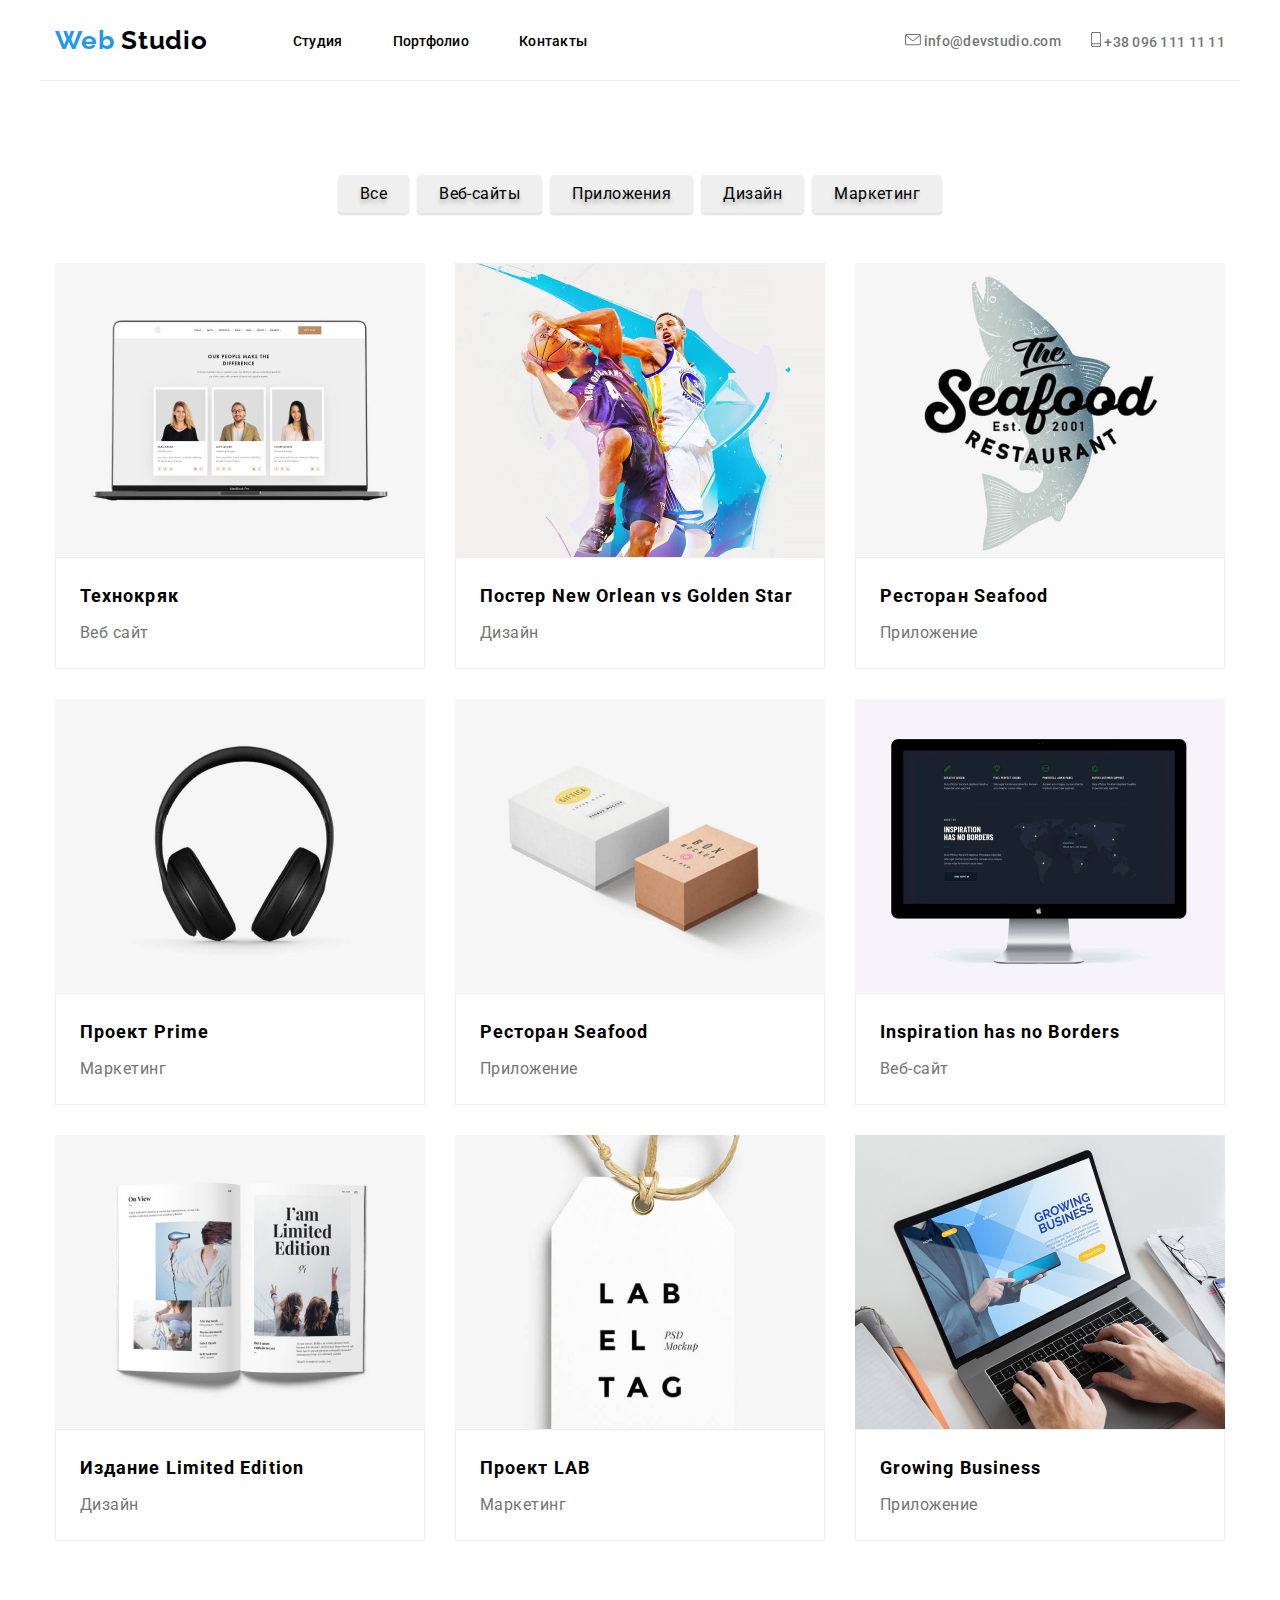
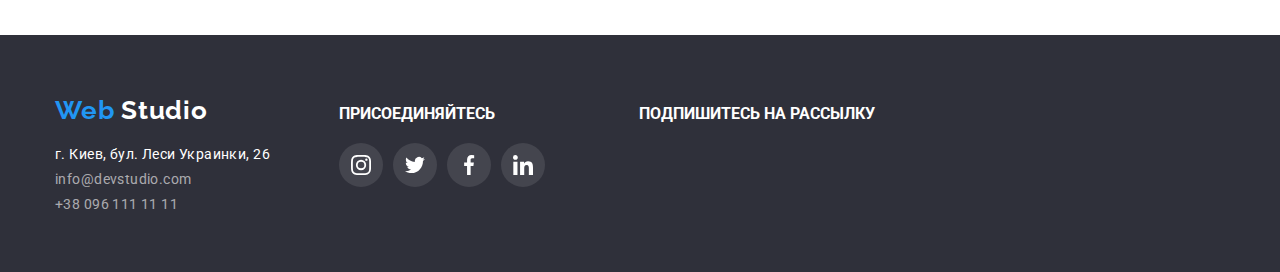
==== portfolio.html @ 8b9122d2 "Скопированые файлы из предыдущей работы" ====
<!DOCTYPE html>
<html lang="en">

<head>
    <meta charset="UTF-8">
    <meta name="viewport" content="width=device-width, initial-scale=1.0">
    <link
      rel="stylesheet"
      href="https://fonts.googleapis.com/css2?family=Raleway:wght@700&family=Roboto:wght@400;500;900&display=swap"
    />
    <title>Portfolio</title>
    <link rel="stylesheet" href="./css/styles.css">
    <link rel="stylesheet" href=".//css/normalize.css">

</head>

<body>
    <!-- Header -->
    <header>
        <nav class="container border">
            <div class="header-content">
                <div class="header-logo">
                    <a class="logo" href="index.html"><span class="web">Web</span> Studio</a>
                </div>
                
                <ul class="nav-list">
                    <li class="nav-item"><a href="index.html" class="link">Студия</a></li>
                    <li class="nav-item"><a href="portfolio.html" class="link">Портфолио</a></li>
                    <li class="nav-item"><a href="#contacts" class="link">Контакты</a></li>
                </ul>
                <ul class="contacts-list">
                    <li class="contacts-item">
                        <a href="mailto:info@devstudio.com">
                            <svg class="mail">
                                <use href="./images/icons.svg#mail"></use>
                            </svg>
                         info@devstudio.com </a>
                    </li>
                    <li class="contacts-item">
                        <a href="tel:+380961111111">
                            <svg class="phone">
                                <use href="./images/icons.svg#phone"></use>
                            </svg>
                         +38 096 111 11 11 </a>
                    </li>
                </ul>
            </div> 
        </nav>
    </header>
            <!-- Our Project -->
    <main>
        <section class="our-project">
            <div class="container">
                <!-- То что нужно скрыть -->
                <h1>Наши проекты</h1>
                <!-- То что нужно скрыть -->

                <!-- Filters -->                
                <ul class="filter-list">
                    <li class="filter-item"><button type="button" class="button">Все</button></li>
                    <li class="filter-item"><button type="button" class="button">Веб-сайты</button></li>
                    <li class="filter-item"><button type="button" class="button">Приложения</button></li>
                    <li class="filter-item"><button type="button" class="button">Дизайн</button></li>
                    <li class="filter-item"><button type="button" class="button">Маркетинг</button></li>
                </ul>
                <ul class="portfolio-list">
                    <li class="portfolio-item">
                        <a href="#" class="link">
                            <img class="card-image" src="./images/project1.jpg" alt="project1">
                            <div class="card-contents">
                                <h2 class="portfolio-titles">Технокряк</h2>
                                <p class="portfolio-text">Веб сайт</p>
                            </div>
                            <!-- <p>Технокряк это современная площадка распостранения
                                коронавируса. Компании используют эту платформу
                                для цифрового шпионажа и атак на защищённые сервера конкурентов</p> -->
                        </a>
                    </li>
                    <li class="portfolio-item">
                        <a href="#" class="link">
                            <img class="card-image" src="./images/project2.jpg" alt="project2">
                            <div class="card-contents">
                                <h2 class="portfolio-titles">Постер New Orlean vs Golden Star</h2>
                                <p class="portfolio-text">Дизайн</p>
                            </div>
                            
                            <!-- <p>Технокряк это современная площадка распостранения
                                коронавируса. Компании используют эту платформу
                                для цифрового шпионажа и атак на защищённые сервера конкурентов</p> -->
                        </a>
                    </li>
                    <li class="portfolio-item">
                        <a href="#" class="link">
                            <img class="card-image" src="./images/project3.jpg" alt="project3">
                            <div class="card-contents">
                                <h2 class="portfolio-titles">Ресторан Seafood</h2>
                                <p class="portfolio-text">Приложение</p>
                            </div>
                            
                            <!-- <p>Технокряк это современная площадка распостранения
                                коронавируса. Компании используют эту платформу
                                для цифрового шпионажа и атак на защищённые сервера конкурентов</p> -->
                        </a>
                    </li>
                    <li class="portfolio-item">
                        <a href="#" class="link">
                            <img class="card-image" src="./images/project4.jpg" alt="project4">
                            <div class="card-contents">
                                <h2 class="portfolio-titles">Проект Prime</h2>
                                <p class="portfolio-text">Маркетинг</p>
                            </div>
                            
                            <!-- <p>Технокряк это современная площадка распостранения
                                коронавируса. Компании используют эту платформу
                                для цифрового шпионажа и атак на защищённые сервера конкурентов</p> -->
                        </a>
                    </li>
                    <li class="portfolio-item">
                        <a href="#" class="link">
                            <img class="card-image" src="./images/project5.jpg" alt="project5">
                            <div class="card-contents">
                                <h2 class="portfolio-titles">Ресторан Seafood</h2>
                                <p class="portfolio-text">Приложение</p>
                            </div>                            
                            <!-- <p>Технокряк это современная площадка распостранения
                                коронавируса. Компании используют эту платформу
                                для цифрового шпионажа и атак на защищённые сервера конкурентов</p> -->
                        </a>
                    </li>
                    <li class="portfolio-item">
                        <a href="#" class="link">
                            <img class="card-image" src="./images/project6.jpg" alt="project6">
                            <div class="card-contents">
                                <h2 class="portfolio-titles">Inspiration has no Borders</h2>
                                <p class="portfolio-text">Веб-сайт</p>
                            </div>                            
                            <!-- <p>Технокряк это современная площадка распостранения
                                коронавируса. Компании используют эту платформу
                                для цифрового шпионажа и атак на защищённые сервера конкурентов</p> -->
                        </a>
                    </li>
                    <li class="portfolio-item">
                        <a href="#" class="link">
                            <img class="card-image" src="./images/project7.jpg" alt="project7">
                            <div class="card-contents">
                                <h2 class="portfolio-titles">Издание Limited Edition</h2>
                                <p class="portfolio-text">Дизайн</p>
                            </div>                            
                            <!-- <p>Технокряк это современная площадка распостранения
                                коронавируса. Компании используют эту платформу
                                для цифрового шпионажа и атак на защищённые сервера конкурентов</p> -->
                        </a>
                    </li>
                    <li class="portfolio-item">
                        <a href="#" class="link">
                            <img class="card-image" src="./images/project8.jpg" alt="project8">
                            <div class="card-contents">
                                <h2 class="portfolio-titles">Проект LAB</h2>
                                <p class="portfolio-text">Маркетинг</p>
                            </div>                            
                            <!-- <p>Технокряк это современная площадка распостранения
                                коронавируса. Компании используют эту платформу
                                для цифрового шпионажа и атак на защищённые сервера конкурентов</p> -->
                        </a>
                    </li>
                    <li class="portfolio-item">
                        <a href="#" class="link">
                            <img class="card-image" src="./images/project9.jpg" alt="project9">
                            <div class="card-contents">
                                <h2 class="portfolio-titles">Growing Business</h2>
                                <p class="portfolio-text">Приложение</p>
                            </div>                            
                            <!-- <p>Технокряк это современная площадка распостранения
                                коронавируса. Компании используют эту платформу
                                для цифрового шпионажа и атак на защищённые сервера конкурентов</p> -->
                        </a>
                    </li>
                </ul>
            </div>
        </section>
    </main>

    <!-- Footer -->
    <footer class="page-footer">
        <section>
            <div class="container">  
                <div class="footer-content">
                    <div class="footer-contacts">
                        <a class="logo inverse" href="#top"><span class="web">Web</span> Studio</a>                                
                        <address id="contacts" class="adress">      
                            <p class="adress-item inverse">г. Киев, бул. Леси Украинки, 26</p>
                            <p class="adress-item"><a href="mailto:info@devstudio.com" class="link"> info@devstudio.com</a></p>
                            <p class="adress-item"><a href="tel:+380961111111" class="link"> +38 096 111 11 11 </a></p>
                        </address>
                    </div>
                    <div class="join-social-network">
                        <b class="inverse">ПРИСОЕДИНЯЙТЕСЬ</b>
                        <ul class="social">
                            <li class="social-item">
                                <a href="">
                                    <svg class="social-icon">
                                        <use href="./images/icons.svg#instagram"></use>
                                    </svg>
                                </a>
                            </li>
                            <li class="social-item">
                                <a href="">
                                    <svg class="social-icon">
                                        <use href="./images/icons.svg#twitter"></use>
                                    </svg>
                                </a>
                            </li>
                            <li class="social-item">
                                <a href="">
                                    <svg class="social-icon">
                                        <use href="./images/icons.svg#facebook"></use>
                                    </svg>
                                </a>
                            </li>
                            <li class="social-item">
                                <a href="">
                                    <svg class="social-icon">
                                        <use href="./images/icons.svg#linkedin"></use>
                                    </svg>
                                </a>
                            </li>
                        </ul>
                    </div>

                    <div class="subscribe">
                        <b class="inverse">ПОДПИШИТЕСЬ НА РАССЫЛКУ</b>
                        <!-- <input type="text" placeholder="E-mail">
                        <input type="submit" value="Подписаться" id="asd_subscribe_submit" name="asd_submit"> -->
                    </div>

                </div>
            </div>
        </section>
    </footer>
</body>

</html>
---- css/styles.css ----
/* Text colors */
:root {
    --main-1-color: black;
    --main-2-color: #2196F3;
    --main-3-color: #FFFFFF;
    --main-4-color: #757575;
    --main-5-color: #2F303A;
    --main-6-color: #F5F4FA;
    --main-7-color: rgba(255, 255, 255, 0.4);
    --main-8-color: rgba(255, 255, 255, 0.1);
    --main-9-color: #AFB1B8;
}

html {
    box-sizing: border-box;
}

*,
::before,
::after {
    box-sizing: inherit;
}
h1,
h2,
h3,
h4,
h5,
h6,
p {
    margin-top: 0px;
    margin-bottom: 0px;
}
body {
    font-family: 'Roboto', sans-serif;
}

a {
    text-decoration: none;  /*Убирает подчеткивание в ссылок*/
}

ul {
    text-decoration: none;
    list-style: none;
    margin: 0;
    padding-left: 0;
}

.container {
    width: 1200px;
    padding-top: 94px;
    padding-bottom: 94px;
    padding-right: 15px;
    padding-left: 15px; 
    margin: 0px auto 0px auto;   
}

.nav-list .link:hover,
.nav-list .link:focus {
    padding-bottom: 28px;
    border-bottom: 2px solid var(--main-2-color);
}
.link:hover,
.link:focus {
    color: var(--main-2-color);
}

header .container,
footer .container {
    padding-top: 0px;
    padding-bottom: 0px;
}

.title {
    padding-bottom: 50px;
    font-size: 36px;
    line-height: 42px;
    letter-spacing: 0.03em;
    text-align: center;
}

/* img {
    display: block;
    max-width: 100%;
    height: auto;
} */


        /* Header */
.border {
    border-bottom: 1px solid #ECECEC;
}
.header-content {
    display: flex;
    align-items: center;   
}
.header-logo {
    text-align: center;
    padding-top: 24px;
    padding-bottom: 25px;
    margin-right: 85px;
}
header .container {
    height: 81px;
}
header {
    font-weight: 500;
    font-size: 14px;
    line-height: 16px;
    letter-spacing: 0.02em;
}

.logo {
    font-family: 'Raleway', sans-serif;
    font-size: 26px;
    font-weight: 700;
    line-height: 1.19;
    letter-spacing: 0.03em;
    color: var(--main-1-color);
}

.web {
    color: var(--main-2-color);
}

.nav-list,
.contacts-list,
.team-list {
    display: flex;
}
.contacts-list {
    align-items: center;
}

.nav-item:not(:last-child) {
    margin-right: 50px;
}

.nav-item,
.contacts-item {
    padding-top: 32px;
    padding-bottom: 32px;    
}

.nav-item a {
    color: var(--main-1-color);
}

.contacts-list {
    margin-left: auto;
}
.contacts-item:not(:last-child) {
    margin-right: 30px;    
}

.contacts-item a {
    color: var(--main-4-color);
}

.contacts-item a:hover,
.contacts-item a:focus {
    color: var(--main-2-color);
    fill: var(--main-2-color);
}

.mail {
    width: 16px;
    height: 12px;
    fill: currentColor;
}
.phone {
    width: 10px;
    height: 15px;
    fill: currentColor;
}
        /* Header end*/


        /* Шапка сайта */
.hero {
    align-items: center;
    text-align: center;
    /* padding-top: 200px;
    padding-bottom: 280px; */
    background-image: linear-gradient(to right, rgba(47, 48, 58, 0.8), rgba(47, 48, 58, 0.8)),
        url("../images/main.jpg");
    background-repeat: no-repeat;
    background-position: center;
    background-size: cover;
    margin-left: auto;
    margin-right: auto;
    max-width: 1600px;
    height: 600px;
}
.hero .container {
    padding: 0;
}

.hero-title {
    padding-top: 200px;
    margin: 0 0 30px 0;
    font-weight: 900;
    font-size: 44px;
    line-height: 60px;
    letter-spacing: 0.06em;
    color: var(--main-3-color);
    /* margin-bottom: 30px; */
    text-transform: uppercase;
}

.hero button {
    background-color: var(--main-2-color);
    box-shadow: 0px 4px 4px rgba(0, 0, 0, 0.15);
    border-radius: 4px;     
}

.hero .button {
    padding: 10px 32px;
    color: var(--main-3-color);
    font-size: 16px;
    line-height: 30px;
    letter-spacing: 0.06em;
    border: 0px;
    /* min-width: 200px; */
}

.hero .button:hover,
.hero .button:focus {
    background-color: blue;
}
            /* Шапка сайта */

            /* Features container start */
.features .container {
    padding-bottom: 0;
}
.visually-hidden {
    clip: rect(1px, 1px, 1px, 1px);
    height: 1px;
    overflow: hidden;
    position: absolute;
    white-space: nowrap;
    width: 1px;
}

/* .features-item:not(:last-child), */
.team-item:not(:last-child),
.clients-item:not(:last-child) {
    margin-right: 30px;
}

.features-list {
    display: flex;
    justify-content: space-between;
}
.features-item {
    width: 270px;
}
.features-image {
    display: flex;
    justify-content: center;
    align-items: center;
    height: 120px;
    background-color: var(--main-6-color);
    border-radius: 4px;
}
.icon {
    width: 70px;
    height: 70px;
}
    
.features-item-title {
    line-height: 1.14;
    padding-top: 30px;
    padding-bottom: 10px;
}
.features-item-text {
    color: var(--main-4-color);
    font-size: 14px;
    line-height: 24px;
    letter-spacing: 0.03em;
}
            /* Features container end */

            /* Tech skills container start */
/* .tech-skills {
    text-align: center;
    min-width: 386px;
} */
.tech-skills-list {
    display: flex;
}
.tech-skills-item:not(:last-child){
    margin-right: 30px;
}
.tech-skills-item {
    display: flex;
    align-items: flex-end
}
.tech-skills-item-title {    
    background: rgba(47, 48, 58, 0.8);
    width: 370px;
    text-align: center;
    color: var(--main-3-color);
    padding-top: 27px;
    padding-bottom: 27px;
}
/* .box {
    width: 370px;
    height: 274px;    
} */
.box1 {
    width: 370px;
    height: 274px;
    background-image: url(../images/box1.jpg);
}
.box2 {
    width: 370px;
    height: 274px;
    background-image: url(../images/box2.jpg);
}
.box3 {
    width: 370px;
    height: 274px;
    background-image: url(../images/box3.jpg);
}

            /* Tech skills container end */


            /* Our team container start */
.our-team {
    text-align: center;
    background-color: var(--main-6-color);
    /* min-width: 1600px;
    height: 702px; */
}

.team-list {
    /* padding-bottom: 94px; */
    height: 422px;
}
.team-item {
    align-items: center;
    background-color: var(--main-3-color);
    border-radius: 4px;
    box-shadow: 0px 2px 1px rgba(0, 0, 0, 0.2), 0px 1px 1px rgba(0, 0, 0, 0.14), 0px 1px 3px rgba(0, 0, 0, 0.12);
}
.team-item-title {
    padding-top: 30px;
}

.team-item-description {
    padding-top: 10px;
    padding-bottom: 16px;
}

.social {
    display: flex;
    justify-content: space-between;
    align-items: center;
}
.our-team .social {
    padding-left: 32px;
    padding-right: 32px;
    padding-bottom: 24px;
}
.social-item a {
    display: flex;
    justify-content: center;
    align-items: center;
    border-radius: 50%;
    width: 44px;
    height: 44px;
}
.social-icon {
    width: 20px;
    height: 20px;
    fill: var(--main-9-color);
}
.social-item a:hover .social-icon,
.social-item a:focus .social-icon {
    fill: var(--main-3-color);
}
.page-footer .social-icon {
    fill: var(--main-3-color);
}

.page-footer .social-item a {
    background-color: var(--main-8-color);
}
.social-item a:hover,
.social-item a:focus {
    background-color: var(--main-2-color);
}
            /* Our team container end */



            /* Clients start*/
.clients-list {
    display: flex;
    justify-content: space-between;
}
.clients-item a {
    display: flex;
    align-items: center;
    justify-content: center;
    width: 170px; 
    height: 90px;
    border: 1px solid var(--main-9-color);
    border-radius: 4px;           
}
.clients-icon {
    fill: var(--main-9-color);
}

.clients-item a:hover,
.clients-item a:focus {
    border-color: var(--main-2-color);
}
.clients-item a:hover .clients-icon,
.clients-item a:focus .clients-icon {
    fill: var(--main-2-color);
}
            /* Clients end */


            /* Footer container */
.page-footer {
    background-color: var(--main-5-color);  
    /* height: 253px; */
}

.logo.inverse,
.inverse {
    color: var(--main-3-color);
}

.footer-content {
    padding-top: 60px;
    display: flex;
    align-items: baseline;
    padding-bottom: 60px;
    /* justify-content: space-between; */
}

.adress {
    margin-top: 20px;
    font-style: normal;
}
.adress-item:not(:last-child) {
    margin-bottom: 9px;
}
.adress-item {
    font-size: 14px;
    letter-spacing: 0.03em;
}
.adress-item a {
    color: rgba(255, 255, 255, 0.6);
}

.footer-contacts {
    padding-right: 69px;
}
.join-social-network {    
    padding-right: 94px;
}
.page-footer .social {
    padding-top: 20px;
}
.page-footer .social-item:not(:last-child) {
    margin-right: 10px ;
}
            /* Our team container end */




            /* Portfolio start */
.our-project h1 {
    display: none;
}
.filter-list {
    display: flex;
    justify-content: center;
    text-align: center;
    margin-bottom: 50px;    
}

/* .filter-item {
    min-width: 73px;
} */

.filter-item:not(:last-child) {
    margin-right: 8px;
}

.our-project .button {
    margin: 0;
    padding: 6px 22px;
    letter-spacing: 0.03em;
    line-height: 1.62;
    box-shadow: 0px 2px 2px rgba(0, 0, 0, 0.12);
    text-shadow: 0px 4px 4px rgba(0, 0, 0, 0.25);
    border-radius: 4px;
    border: 0;
}

.our-project .button:hover,
.our-project .button:focus {
    background-color: var(--main-2-color);
    color: var(--main-3-color);
}

.portfolio-list {
    display: flex;
    flex-wrap: wrap;
}

.portfolio-item {
    width: calc((100% - 30px * 2 ) / 3);
    margin-right: 30px;
    
}
.card-image {
    display: block;
}
.card-contents {
    border: 1px solid #EEEEEE;
    background-color: var(--main-3-color);
    padding-left: 24px;
    padding-right: 24px;
    padding-top: 0px;
}
.portfolio-item:nth-child(3n) {
    margin-right: 0;
}
.portfolio-item:nth-child(n + 4) {
    margin-top: 30px;
}

.portfolio-titles {
    font-size: 18px;
    line-height: 36px;
    letter-spacing: 0.06em;
    color: var(--main-1-color);
    margin-top: 20px;
    margin-bottom: 4px;
}
.portfolio-text {
    font-size: 16px;
    line-height: 30px;
    letter-spacing: 0.03em;
    color: var(--main-4-color);
    margin-bottom: 20px;
}
            /* Portfolio end */
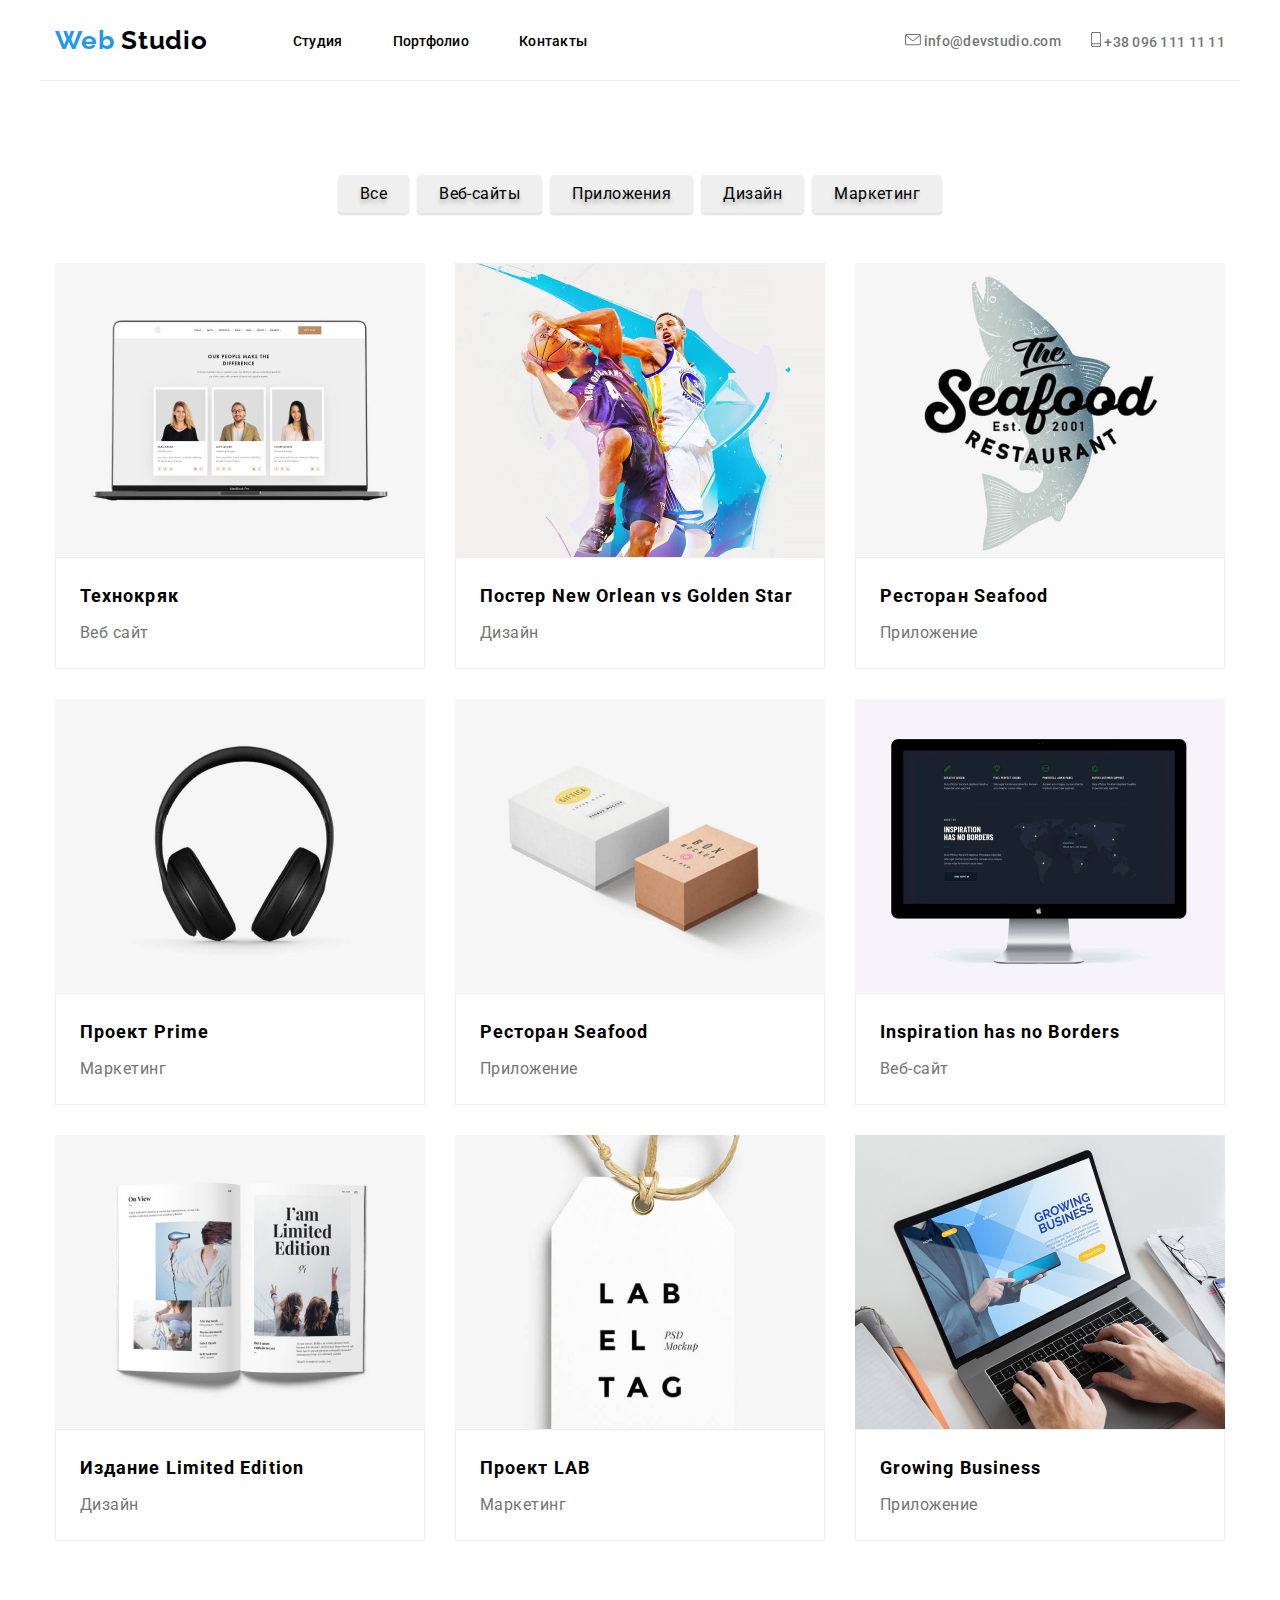
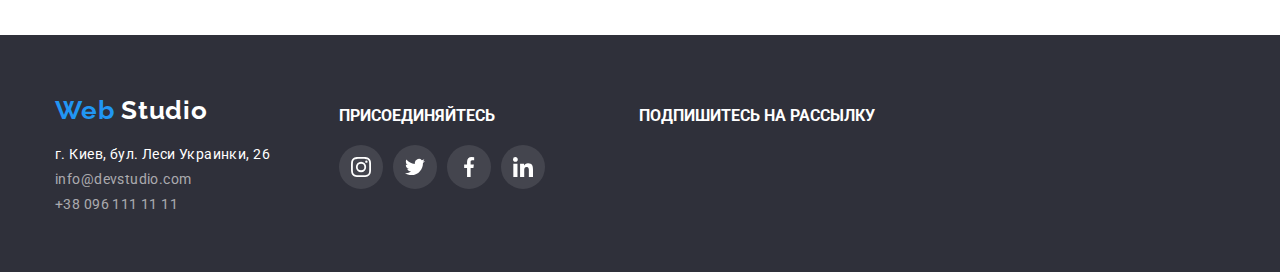
==== commit eae8a3e7: "Выровнял по центру иконки в соц сетях" ====
--- a/portfolio.html
+++ b/portfolio.html
@@ -5,8 +5,8 @@
     <meta charset="UTF-8">
     <meta name="viewport" content="width=device-width, initial-scale=1.0">
     <link
-      rel="stylesheet"
-      href="https://fonts.googleapis.com/css2?family=Raleway:wght@700&family=Roboto:wght@400;500;900&display=swap"
+        rel="stylesheet"
+        href="https://fonts.googleapis.com/css2?family=Raleway:wght@700&family=Roboto:wght@400;500;900&display=swap"
     />
     <title>Portfolio</title>
     <link rel="stylesheet" href="./css/styles.css">
@@ -34,14 +34,14 @@
                             <svg class="mail">
                                 <use href="./images/icons.svg#mail"></use>
                             </svg>
-                         info@devstudio.com </a>
+                        info@devstudio.com </a>
                     </li>
                     <li class="contacts-item">
                         <a href="tel:+380961111111">
                             <svg class="phone">
                                 <use href="./images/icons.svg#phone"></use>
                             </svg>
-                         +38 096 111 11 11 </a>
+                        +38 096 111 11 11 </a>
                     </li>
                 </ul>
             </div> 
--- a/css/styles.css
+++ b/css/styles.css
@@ -10,6 +10,7 @@
     --main-7-color: rgba(255, 255, 255, 0.4);
     --main-8-color: rgba(255, 255, 255, 0.1);
     --main-9-color: #AFB1B8;
+    --border-color: #ECECEC;
 }
 
 html {
@@ -79,17 +80,20 @@
     text-align: center;
 }
 
-/* img {
+img {
     display: block;
     max-width: 100%;
     height: auto;
-} */
-
+}
+
+
+        /* Border for portfolio */
+.border {
+    border-bottom: 1px solid var(--border-color);
+}
+        /* Border for portfolio end */
 
         /* Header */
-.border {
-    border-bottom: 1px solid #ECECEC;
-}
 .header-content {
     display: flex;
     align-items: center;   
@@ -294,12 +298,15 @@
     margin-right: 30px;
 }
 .tech-skills-item {
-    display: flex;
-    align-items: flex-end
+    position: relative;
+    /* align-items: flex-end */
 }
 .tech-skills-item-title {    
+    position: absolute;
+    bottom: 0;
     background: rgba(47, 48, 58, 0.8);
-    width: 370px;
+    width: 100%;
+    max-height: 70px;
     text-align: center;
     color: var(--main-3-color);
     padding-top: 27px;
@@ -309,7 +316,7 @@
     width: 370px;
     height: 274px;    
 } */
-.box1 {
+/* .box1 {
     width: 370px;
     height: 274px;
     background-image: url(../images/box1.jpg);
@@ -323,7 +330,7 @@
     width: 370px;
     height: 274px;
     background-image: url(../images/box3.jpg);
-}
+} */
 
             /* Tech skills container end */
 
@@ -357,12 +364,12 @@
 
 .social {
     display: flex;
-    justify-content: space-between;
+    justify-content: center;
     align-items: center;
 }
 .our-team .social {
-    padding-left: 32px;
-    padding-right: 32px;
+    margin-left: 32px;
+    margin-right: 32px;
     padding-bottom: 24px;
 }
 .social-item a {
@@ -372,6 +379,9 @@
     border-radius: 50%;
     width: 44px;
     height: 44px;
+}
+.social-item:not(:last-child) {
+    margin-right: 10px;
 }
 .social-icon {
     width: 20px;
@@ -414,7 +424,6 @@
 .clients-icon {
     fill: var(--main-9-color);
 }
-
 .clients-item a:hover,
 .clients-item a:focus {
     border-color: var(--main-2-color);
@@ -440,7 +449,7 @@
 .footer-content {
     padding-top: 60px;
     display: flex;
-    align-items: baseline;
+    /* align-items: baseline; */
     padding-bottom: 60px;
     /* justify-content: space-between; */
 }
@@ -461,18 +470,25 @@
 }
 
 .footer-contacts {
-    padding-right: 69px;
-}
-.join-social-network {    
-    padding-right: 94px;
-}
+    margin-right: 69px;
+}
+.join-social-network {      
+    margin-right: 94px;
+}
+.join-social-network,
+.subscribe {
+    padding-top: 12px;
+}
+/* .footer-content .join-social-network {
+    padding-top: 12px;
+} */
 .page-footer .social {
     padding-top: 20px;
 }
 .page-footer .social-item:not(:last-child) {
     margin-right: 10px ;
 }
-            /* Our team container end */
+            /* Footer container end */
 
 
 
@@ -520,8 +536,7 @@
 
 .portfolio-item {
     width: calc((100% - 30px * 2 ) / 3);
-    margin-right: 30px;
-    
+    margin-right: 30px;    
 }
 .card-image {
     display: block;
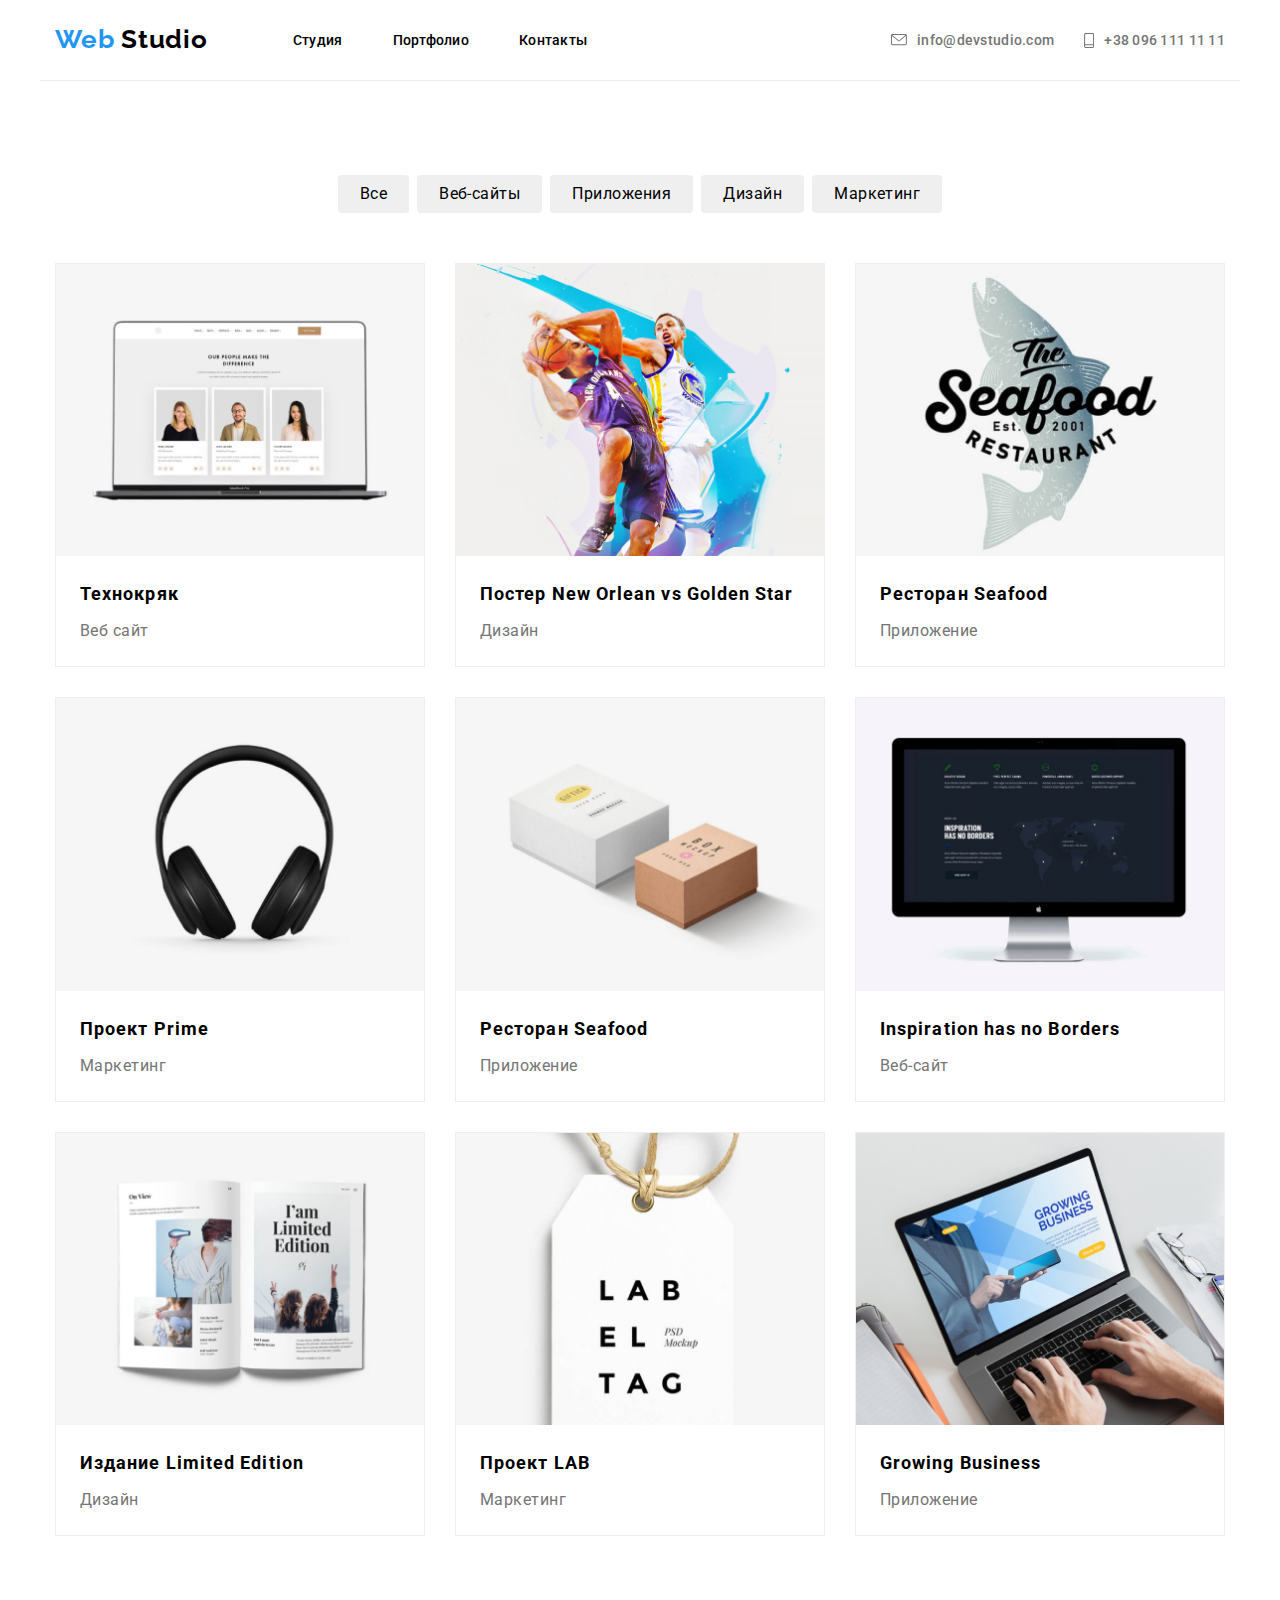
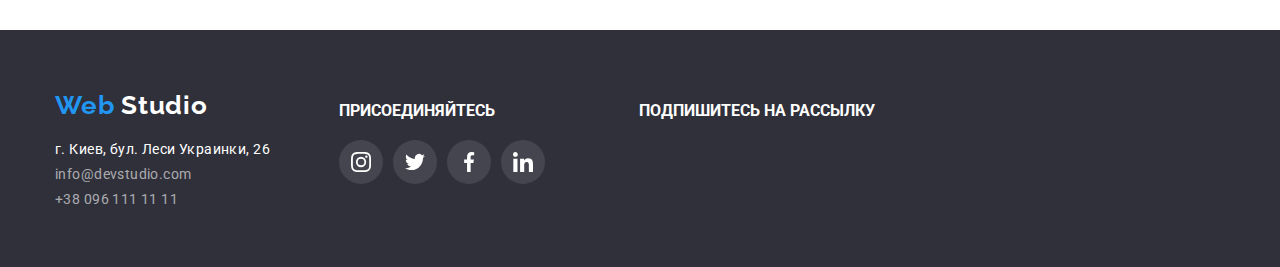
==== commit bf9759d5: "Добавлена анимация" ====
--- a/portfolio.html
+++ b/portfolio.html
@@ -31,14 +31,14 @@
                 <ul class="contacts-list">
                     <li class="contacts-item">
                         <a href="mailto:info@devstudio.com">
-                            <svg class="mail">
+                            <svg class="mail icon-header">
                                 <use href="./images/icons.svg#mail"></use>
                             </svg>
                         info@devstudio.com </a>
                     </li>
                     <li class="contacts-item">
                         <a href="tel:+380961111111">
-                            <svg class="phone">
+                            <svg class="phone icon-header">
                                 <use href="./images/icons.svg#phone"></use>
                             </svg>
                         +38 096 111 11 11 </a>
@@ -52,7 +52,7 @@
         <section class="our-project">
             <div class="container">
                 <!-- То что нужно скрыть -->
-                <h1>Наши проекты</h1>
+                <h1 class="visually-hidden">Наши проекты</h1>
                 <!-- То что нужно скрыть -->
 
                 <!-- Filters -->                
@@ -65,114 +65,148 @@
                 </ul>
                 <ul class="portfolio-list">
                     <li class="portfolio-item">
-                        <a href="#" class="link">
-                            <img class="card-image" src="./images/project1.jpg" alt="project1">
+                        <a href="#" class="item-link">
+                            <div class="card-image">
+                                <img src="./images/project1.jpg" alt="project1">
+                                <p class="portfolio-item-description">
+                                    Технокряк это современная площадка распостранения
+                                    коронавируса. Компании используют эту платформу
+                                    для цифрового шпионажа и атак на защищённые сервера конкурентов
+                                </p>
+                            </div>
                             <div class="card-contents">
                                 <h2 class="portfolio-titles">Технокряк</h2>
                                 <p class="portfolio-text">Веб сайт</p>
                             </div>
-                            <!-- <p>Технокряк это современная площадка распостранения
-                                коронавируса. Компании используют эту платформу
-                                для цифрового шпионажа и атак на защищённые сервера конкурентов</p> -->
-                        </a>
-                    </li>
-                    <li class="portfolio-item">
-                        <a href="#" class="link">
-                            <img class="card-image" src="./images/project2.jpg" alt="project2">
+                            
+                        </a>
+                    </li>
+                    <li class="portfolio-item">
+                        <a href="#" class="item-link">
+                            <div class="card-image">
+                                <img src="./images/project2.jpg" alt="project2">
+                                <p class="portfolio-item-description">
+                                    Технокряк это современная площадка распостранения
+                                    коронавируса. Компании используют эту платформу
+                                    для цифрового шпионажа и атак на защищённые сервера конкурентов
+                                </p>
+                            </div>
                             <div class="card-contents">
                                 <h2 class="portfolio-titles">Постер New Orlean vs Golden Star</h2>
                                 <p class="portfolio-text">Дизайн</p>
                             </div>
-                            
-                            <!-- <p>Технокряк это современная площадка распостранения
-                                коронавируса. Компании используют эту платформу
-                                для цифрового шпионажа и атак на защищённые сервера конкурентов</p> -->
-                        </a>
-                    </li>
-                    <li class="portfolio-item">
-                        <a href="#" class="link">
-                            <img class="card-image" src="./images/project3.jpg" alt="project3">
+                        </a>
+                    </li>
+                    <li class="portfolio-item">
+                        <a href="#" class="item-link">
+                            <div class="card-image">
+                                <img src="./images/project3.jpg" alt="project3">
+                                <p class="portfolio-item-description">
+                                    Технокряк это современная площадка распостранения
+                                    коронавируса. Компании используют эту платформу
+                                    для цифрового шпионажа и атак на защищённые сервера конкурентов
+                                </p>
+                            </div>
                             <div class="card-contents">
                                 <h2 class="portfolio-titles">Ресторан Seafood</h2>
                                 <p class="portfolio-text">Приложение</p>
                             </div>
-                            
-                            <!-- <p>Технокряк это современная площадка распостранения
-                                коронавируса. Компании используют эту платформу
-                                для цифрового шпионажа и атак на защищённые сервера конкурентов</p> -->
-                        </a>
-                    </li>
-                    <li class="portfolio-item">
-                        <a href="#" class="link">
-                            <img class="card-image" src="./images/project4.jpg" alt="project4">
+                        </a>
+                    </li>
+                    <li class="portfolio-item">
+                        <a href="#" class="item-link">
+                            <div class="card-image">
+                                <img src="./images/project4.jpg" alt="project4">
+                                <p class="portfolio-item-description">
+                                    Технокряк это современная площадка распостранения
+                                    коронавируса. Компании используют эту платформу
+                                    для цифрового шпионажа и атак на защищённые сервера конкурентов
+                                </p>
+                            </div>
                             <div class="card-contents">
                                 <h2 class="portfolio-titles">Проект Prime</h2>
                                 <p class="portfolio-text">Маркетинг</p>
                             </div>
-                            
-                            <!-- <p>Технокряк это современная площадка распостранения
-                                коронавируса. Компании используют эту платформу
-                                для цифрового шпионажа и атак на защищённые сервера конкурентов</p> -->
-                        </a>
-                    </li>
-                    <li class="portfolio-item">
-                        <a href="#" class="link">
-                            <img class="card-image" src="./images/project5.jpg" alt="project5">
+                        </a>
+                    </li>
+                    <li class="portfolio-item">
+                        <a href="#" class="item-link">
+                            <div class="card-image">
+                                <img src="./images/project5.jpg" alt="project5">
+                                <p class="portfolio-item-description">
+                                    Технокряк это современная площадка распостранения
+                                    коронавируса. Компании используют эту платформу
+                                    для цифрового шпионажа и атак на защищённые сервера конкурентов
+                                </p>
+                            </div>
                             <div class="card-contents">
                                 <h2 class="portfolio-titles">Ресторан Seafood</h2>
                                 <p class="portfolio-text">Приложение</p>
-                            </div>                            
-                            <!-- <p>Технокряк это современная площадка распостранения
-                                коронавируса. Компании используют эту платформу
-                                для цифрового шпионажа и атак на защищённые сервера конкурентов</p> -->
-                        </a>
-                    </li>
-                    <li class="portfolio-item">
-                        <a href="#" class="link">
-                            <img class="card-image" src="./images/project6.jpg" alt="project6">
+                            </div>                   
+                        </a>
+                    </li>
+                    <li class="portfolio-item">
+                        <a href="#" class="item-link">
+                            <div class="card-image">
+                                <img src="./images/project6.jpg" alt="project6">
+                                <p class="portfolio-item-description">
+                                    Технокряк это современная площадка распостранения
+                                    коронавируса. Компании используют эту платформу
+                                    для цифрового шпионажа и атак на защищённые сервера конкурентов
+                                </p>
+                            </div>
                             <div class="card-contents">
                                 <h2 class="portfolio-titles">Inspiration has no Borders</h2>
                                 <p class="portfolio-text">Веб-сайт</p>
-                            </div>                            
-                            <!-- <p>Технокряк это современная площадка распостранения
-                                коронавируса. Компании используют эту платформу
-                                для цифрового шпионажа и атак на защищённые сервера конкурентов</p> -->
-                        </a>
-                    </li>
-                    <li class="portfolio-item">
-                        <a href="#" class="link">
-                            <img class="card-image" src="./images/project7.jpg" alt="project7">
+                            </div>
+                        </a>
+                    </li>
+                    <li class="portfolio-item">
+                        <a href="#" class="item-link">
+                            <div class="card-image">
+                                <img src="./images/project7.jpg" alt="project7">
+                                <p class="portfolio-item-description">
+                                    Технокряк это современная площадка распостранения
+                                    коронавируса. Компании используют эту платформу
+                                    для цифрового шпионажа и атак на защищённые сервера конкурентов
+                                </p>
+                            </div>
                             <div class="card-contents">
                                 <h2 class="portfolio-titles">Издание Limited Edition</h2>
                                 <p class="portfolio-text">Дизайн</p>
-                            </div>                            
-                            <!-- <p>Технокряк это современная площадка распостранения
-                                коронавируса. Компании используют эту платформу
-                                для цифрового шпионажа и атак на защищённые сервера конкурентов</p> -->
-                        </a>
-                    </li>
-                    <li class="portfolio-item">
-                        <a href="#" class="link">
-                            <img class="card-image" src="./images/project8.jpg" alt="project8">
+                            </div>
+                        </a>
+                    </li>
+                    <li class="portfolio-item">
+                        <a href="#" class="item-link">
+                            <div class="card-image">
+                                <img src="./images/project8.jpg" alt="project8">
+                                <p class="portfolio-item-description">
+                                    Технокряк это современная площадка распостранения
+                                    коронавируса. Компании используют эту платформу
+                                    для цифрового шпионажа и атак на защищённые сервера конкурентов
+                                </p>
+                            </div>
                             <div class="card-contents">
                                 <h2 class="portfolio-titles">Проект LAB</h2>
                                 <p class="portfolio-text">Маркетинг</p>
-                            </div>                            
-                            <!-- <p>Технокряк это современная площадка распостранения
-                                коронавируса. Компании используют эту платформу
-                                для цифрового шпионажа и атак на защищённые сервера конкурентов</p> -->
-                        </a>
-                    </li>
-                    <li class="portfolio-item">
-                        <a href="#" class="link">
-                            <img class="card-image" src="./images/project9.jpg" alt="project9">
+                            </div>
+                        </a>
+                    </li>
+                    <li class="portfolio-item">
+                        <a href="#" class="item-link">
+                            <div class="card-image">
+                                <img src="./images/project9.jpg" alt="project9">
+                                <p class="portfolio-item-description">
+                                    Технокряк это современная площадка распостранения
+                                    коронавируса. Компании используют эту платформу
+                                    для цифрового шпионажа и атак на защищённые сервера конкурентов
+                                </p>
+                            </div>
                             <div class="card-contents">
                                 <h2 class="portfolio-titles">Growing Business</h2>
                                 <p class="portfolio-text">Приложение</p>
-                            </div>                            
-                            <!-- <p>Технокряк это современная площадка распостранения
-                                коронавируса. Компании используют эту платформу
-                                для цифрового шпионажа и атак на защищённые сервера конкурентов</p> -->
+                            </div>
                         </a>
                     </li>
                 </ul>
@@ -187,10 +221,10 @@
                 <div class="footer-content">
                     <div class="footer-contacts">
                         <a class="logo inverse" href="#top"><span class="web">Web</span> Studio</a>                                
-                        <address id="contacts" class="adress">      
-                            <p class="adress-item inverse">г. Киев, бул. Леси Украинки, 26</p>
-                            <p class="adress-item"><a href="mailto:info@devstudio.com" class="link"> info@devstudio.com</a></p>
-                            <p class="adress-item"><a href="tel:+380961111111" class="link"> +38 096 111 11 11 </a></p>
+                        <address id="contacts" class="address">      
+                            <p class="address-item inverse">г. Киев, бул. Леси Украинки, 26</p>
+                            <p class="address-item"><a href="mailto:info@devstudio.com" class="link"> info@devstudio.com</a></p>
+                            <p class="address-item"><a href="tel:+380961111111" class="link"> +38 096 111 11 11 </a></p>
                         </address>
                     </div>
                     <div class="join-social-network">
--- a/css/styles.css
+++ b/css/styles.css
@@ -11,6 +11,7 @@
     --main-8-color: rgba(255, 255, 255, 0.1);
     --main-9-color: #AFB1B8;
     --border-color: #ECECEC;
+    --animation: 250ms cubic-bezier(0.4, 0, 0.2, 1);
 }
 
 html {
@@ -56,14 +57,19 @@
     margin: 0px auto 0px auto;   
 }
 
+/* .link {
+    transition: var(--animation);
+} */
 .nav-list .link:hover,
 .nav-list .link:focus {
     padding-bottom: 28px;
-    border-bottom: 2px solid var(--main-2-color);
+    /* border-bottom: 2px solid var(--main-2-color); */
+    transition: var(--animation);
 }
 .link:hover,
 .link:focus {
     color: var(--main-2-color);
+    transition: var(--animation);
 }
 
 header .container,
@@ -85,13 +91,6 @@
     max-width: 100%;
     height: auto;
 }
-
-
-        /* Border for portfolio */
-.border {
-    border-bottom: 1px solid var(--border-color);
-}
-        /* Border for portfolio end */
 
         /* Header */
 .header-content {
@@ -158,6 +157,8 @@
 }
 
 .contacts-item a {
+    display: flex;
+    align-items: center;
     color: var(--main-4-color);
 }
 
@@ -165,6 +166,11 @@
 .contacts-item a:focus {
     color: var(--main-2-color);
     fill: var(--main-2-color);
+    transition: var(--animation);
+}
+.contacts-item {
+    display: flex;
+    align-items: center;
 }
 
 .mail {
@@ -176,6 +182,12 @@
     width: 10px;
     height: 15px;
     fill: currentColor;
+}
+.icon-header {
+    display: flex;
+    align-items: center;
+    margin-right: 10px;
+    
 }
         /* Header end*/
 
@@ -231,6 +243,7 @@
 .hero .button:hover,
 .hero .button:focus {
     background-color: blue;
+    transition: var(--animation);
 }
             /* Шапка сайта */
 
@@ -312,26 +325,6 @@
     padding-top: 27px;
     padding-bottom: 27px;
 }
-/* .box {
-    width: 370px;
-    height: 274px;    
-} */
-/* .box1 {
-    width: 370px;
-    height: 274px;
-    background-image: url(../images/box1.jpg);
-}
-.box2 {
-    width: 370px;
-    height: 274px;
-    background-image: url(../images/box2.jpg);
-}
-.box3 {
-    width: 370px;
-    height: 274px;
-    background-image: url(../images/box3.jpg);
-} */
-
             /* Tech skills container end */
 
 
@@ -391,6 +384,7 @@
 .social-item a:hover .social-icon,
 .social-item a:focus .social-icon {
     fill: var(--main-3-color);
+    transition: var(--animation);
 }
 .page-footer .social-icon {
     fill: var(--main-3-color);
@@ -402,6 +396,7 @@
 .social-item a:hover,
 .social-item a:focus {
     background-color: var(--main-2-color);
+    transition: var(--animation);
 }
             /* Our team container end */
 
@@ -427,15 +422,18 @@
 .clients-item a:hover,
 .clients-item a:focus {
     border-color: var(--main-2-color);
+    transition: var(--animation);
 }
 .clients-item a:hover .clients-icon,
 .clients-item a:focus .clients-icon {
     fill: var(--main-2-color);
+    transition: var(--animation);
 }
             /* Clients end */
 
 
             /* Footer container */
+            
 .page-footer {
     background-color: var(--main-5-color);  
     /* height: 253px; */
@@ -454,18 +452,18 @@
     /* justify-content: space-between; */
 }
 
-.adress {
+.address {
     margin-top: 20px;
     font-style: normal;
 }
-.adress-item:not(:last-child) {
+.address-item:not(:last-child) {
     margin-bottom: 9px;
 }
-.adress-item {
+.address-item {
     font-size: 14px;
     letter-spacing: 0.03em;
 }
-.adress-item a {
+.address-item a {
     color: rgba(255, 255, 255, 0.6);
 }
 
@@ -485,18 +483,22 @@
 .page-footer .social {
     padding-top: 20px;
 }
-.page-footer .social-item:not(:last-child) {
+/* .page-footer .social-item:not(:last-child) {
     margin-right: 10px ;
-}
+} */
             /* Footer container end */
 
 
 
 
             /* Portfolio start */
-.our-project h1 {
+.border {
+    border-bottom: 1px solid var(--border-color);
+}
+
+/* .our-project h1 {
     display: none;
-}
+} */
 .filter-list {
     display: flex;
     justify-content: center;
@@ -517,8 +519,8 @@
     padding: 6px 22px;
     letter-spacing: 0.03em;
     line-height: 1.62;
-    box-shadow: 0px 2px 2px rgba(0, 0, 0, 0.12);
-    text-shadow: 0px 4px 4px rgba(0, 0, 0, 0.25);
+    /* box-shadow: 0px 2px 2px rgba(0, 0, 0, 0.12); */
+    /* text-shadow: 0px 4px 4px rgba(0, 0, 0, 0.25); */
     border-radius: 4px;
     border: 0;
 }
@@ -527,6 +529,8 @@
 .our-project .button:focus {
     background-color: var(--main-2-color);
     color: var(--main-3-color);
+    transition: var(--animation);
+    box-shadow: 0px 2px 2px rgba(0, 0, 0, 0.12), 0px 1px 2px rgba(0, 0, 0, 0.08), 0px 3px 1px rgba(0, 0, 0, 0.1);
 }
 
 .portfolio-list {
@@ -536,13 +540,29 @@
 
 .portfolio-item {
     width: calc((100% - 30px * 2 ) / 3);
-    margin-right: 30px;    
+    margin-right: 30px;  
+    border: 1px solid #EEEEEE;  
+}
+.portfolio-item-description {
+    position: absolute;
+    /* display: block; */
+    top: 100%;
+    
+    transition: var(--animation);
+    color: var(--main-3-color);
+    background-color: var(--main-2-color);
+    font-size: 18px;
+    line-height: 28px;
+    letter-spacing: 0.03em;
+    padding: 63px 24px;
 }
 .card-image {
-    display: block;
+    /* display: block; */
+    position: relative;
+    overflow: hidden;
 }
 .card-contents {
-    border: 1px solid #EEEEEE;
+    /* border: 1px solid #EEEEEE; */
     background-color: var(--main-3-color);
     padding-left: 24px;
     padding-right: 24px;
@@ -570,4 +590,23 @@
     color: var(--main-4-color);
     margin-bottom: 20px;
 }
+.portfolio-item:hover,
+.portfolio-item:focus {
+    box-shadow: 1px 4px 6px rgba(0, 0, 0, 0.16), 0px 4px 4px rgba(0, 0, 0, 0.06), 0px 1px 1px rgba(0, 0, 0, 0.12);
+    /* border: 1px solid #EEEEEE;     */
+}
+
+/* .portfolio-item .item-link:hover,
+.portfolio-item .item-link:focus {
+    box-shadow: 1px 4px 6px rgba(0, 0, 0, 0.16), 0px 4px 4px rgba(0, 0, 0, 0.06), 0px 1px 1px rgba(0, 0, 0, 0.12);
+    border: 1px solid #EEEEEE;
+    
+} */
+
+.portfolio-item .item-link:hover .portfolio-item-description,
+.portfolio-item .item-link:focus .portfolio-item-description {
+    transform: translateY(-100%) translateX(0);
+    opacity: 1;
+}
+
             /* Portfolio end */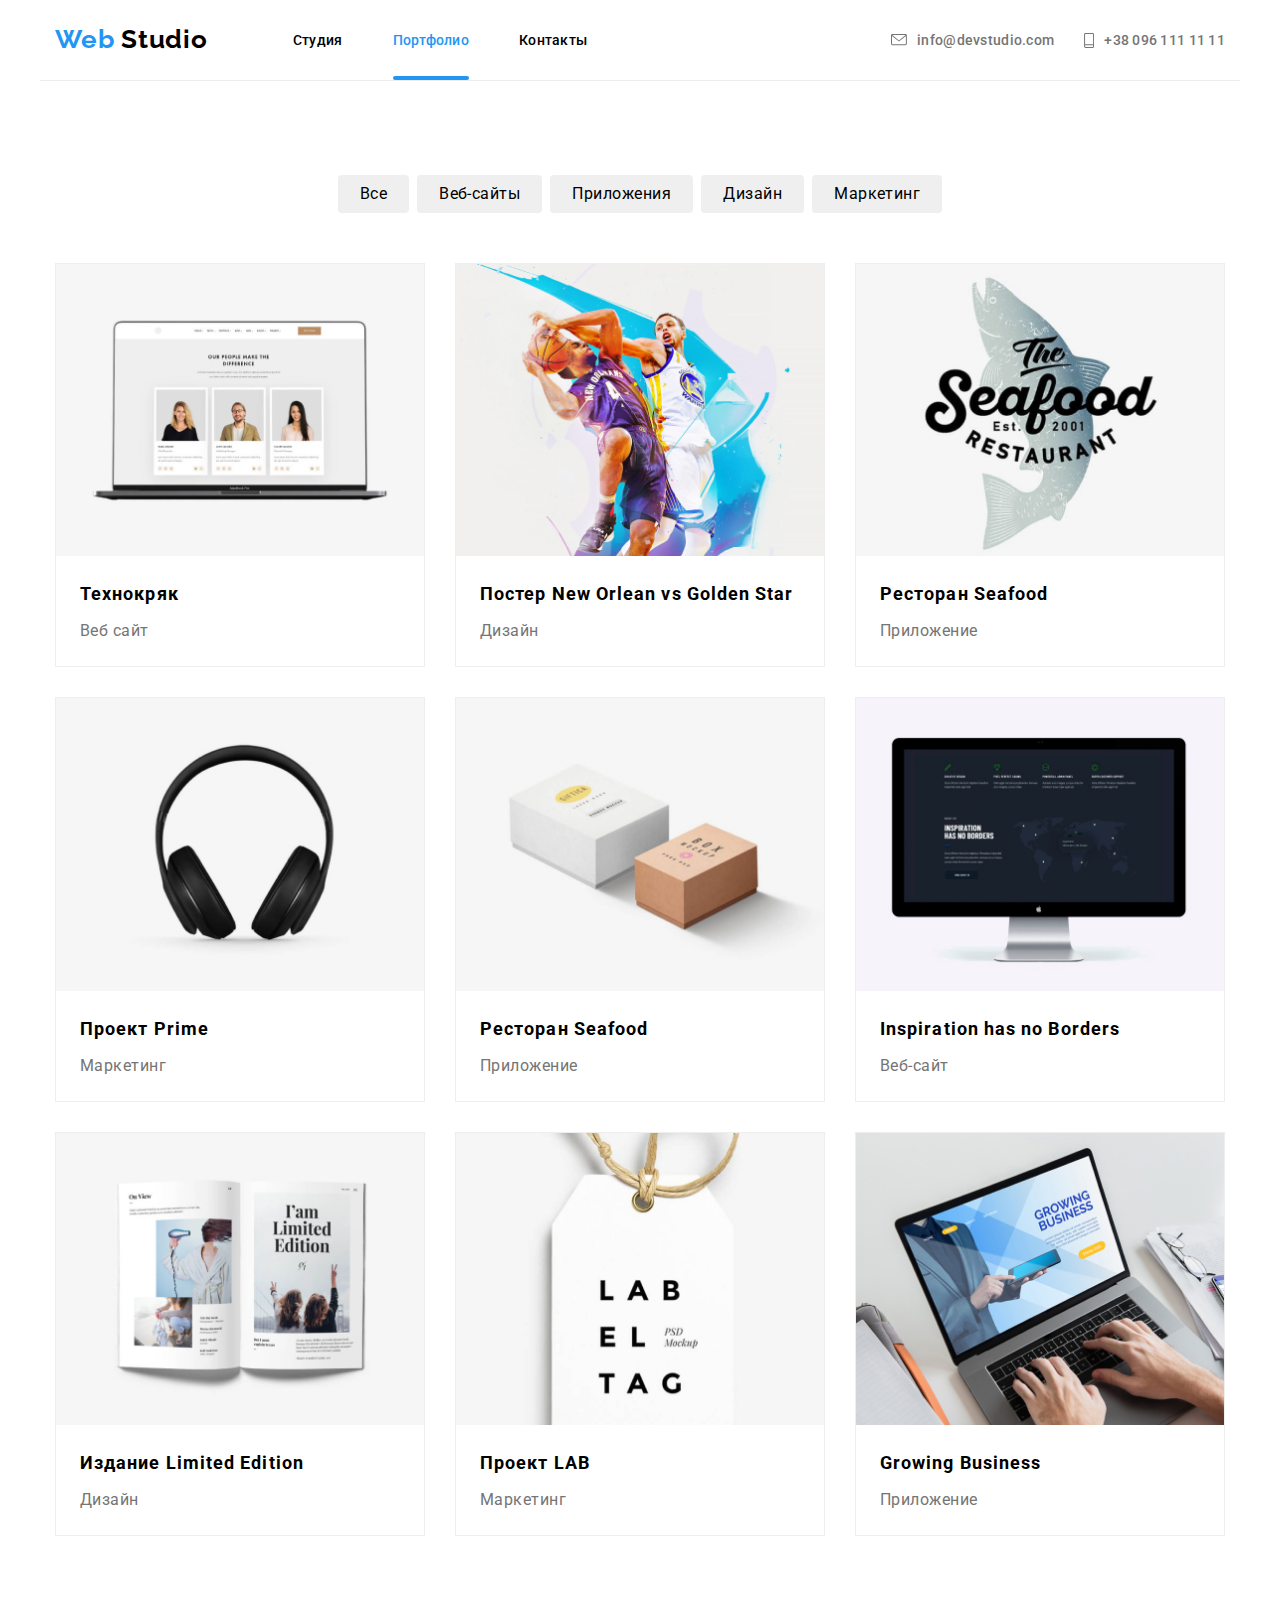
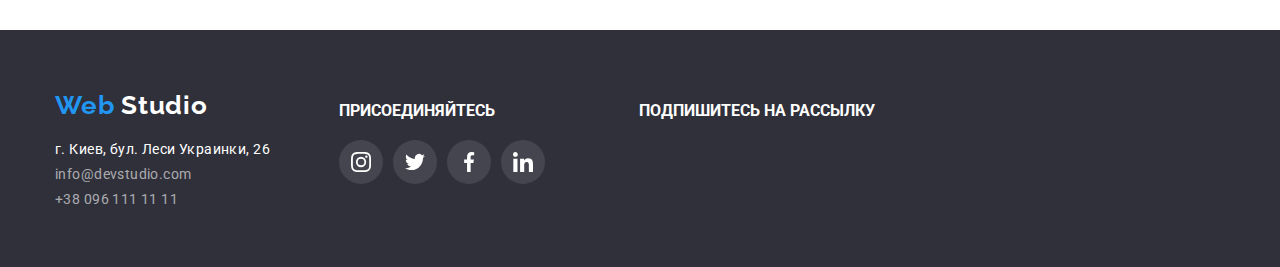
==== commit 41e47956: "Сделано подчеркивание для текущей страницы" ====
--- a/portfolio.html
+++ b/portfolio.html
@@ -24,20 +24,20 @@
                 </div>
                 
                 <ul class="nav-list">
-                    <li class="nav-item"><a href="index.html" class="link">Студия</a></li>
-                    <li class="nav-item"><a href="portfolio.html" class="link">Портфолио</a></li>
-                    <li class="nav-item"><a href="#contacts" class="link">Контакты</a></li>
+                    <li class="nav-item"><a href="index.html" class="link menu-link">Студия</a></li>
+                    <li class="nav-item"><a href="portfolio.html" class="link menu-link active-page">Портфолио</a></li>
+                    <li class="nav-item"><a href="#contacts" class="link menu-link">Контакты</a></li>
                 </ul>
                 <ul class="contacts-list">
                     <li class="contacts-item">
-                        <a href="mailto:info@devstudio.com">
+                        <a href="mailto:info@devstudio.com" class="link">
                             <svg class="mail icon-header">
                                 <use href="./images/icons.svg#mail"></use>
                             </svg>
                         info@devstudio.com </a>
                     </li>
                     <li class="contacts-item">
-                        <a href="tel:+380961111111">
+                        <a href="tel:+380961111111" class="link">
                             <svg class="phone icon-header">
                                 <use href="./images/icons.svg#phone"></use>
                             </svg>
--- a/css/styles.css
+++ b/css/styles.css
@@ -21,7 +21,7 @@
 *,
 ::before,
 ::after {
-    box-sizing: inherit;
+    box-sizing: border-box;
 }
 h1,
 h2,
@@ -57,19 +57,13 @@
     margin: 0px auto 0px auto;   
 }
 
-/* .link {
-    transition: var(--animation);
-} */
-.nav-list .link:hover,
-.nav-list .link:focus {
-    padding-bottom: 28px;
-    /* border-bottom: 2px solid var(--main-2-color); */
-    transition: var(--animation);
-}
+.link {
+    transition: var(--animation);
+}
+
 .link:hover,
 .link:focus {
     color: var(--main-2-color);
-    transition: var(--animation);
 }
 
 header .container,
@@ -139,7 +133,6 @@
     margin-right: 50px;
 }
 
-.nav-item,
 .contacts-item {
     padding-top: 32px;
     padding-bottom: 32px;    
@@ -148,7 +141,46 @@
 .nav-item a {
     color: var(--main-1-color);
 }
-
+.nav-item .active-page {
+    color: var(--main-2-color);
+}
+.menu-link {
+    padding-top: 32px;
+    padding-bottom: 32px;
+    position: relative;
+    display: block;
+}
+.menu-link::after {
+    content: "";
+
+    position: absolute;
+    left: 0;
+    bottom: 0;
+    
+    display: block;
+    width: 100%;
+    height: 4px;
+    background-color: var(--main-2-color);
+    border-radius: 2px;
+    transition: var(--animation);
+    transform: scaleX(0);
+}
+.menu-link:hover::after {
+    
+    transform: scaleX(1);
+}
+
+.active-page::after {
+    content: "";
+    position: absolute;
+    bottom: 0;
+    display: block;
+    width: 100%;
+    height: 4px;
+    background-color: var(--main-2-color);
+    border-radius: 2px;
+    transform: scaleX(1);
+}
 .contacts-list {
     margin-left: auto;
 }
@@ -166,7 +198,6 @@
 .contacts-item a:focus {
     color: var(--main-2-color);
     fill: var(--main-2-color);
-    transition: var(--animation);
 }
 .contacts-item {
     display: flex;
@@ -191,13 +222,10 @@
 }
         /* Header end*/
 
-
         /* Шапка сайта */
 .hero {
     align-items: center;
     text-align: center;
-    /* padding-top: 200px;
-    padding-bottom: 280px; */
     background-image: linear-gradient(to right, rgba(47, 48, 58, 0.8), rgba(47, 48, 58, 0.8)),
         url("../images/main.jpg");
     background-repeat: no-repeat;
@@ -220,7 +248,6 @@
     line-height: 60px;
     letter-spacing: 0.06em;
     color: var(--main-3-color);
-    /* margin-bottom: 30px; */
     text-transform: uppercase;
 }
 
@@ -237,13 +264,12 @@
     line-height: 30px;
     letter-spacing: 0.06em;
     border: 0px;
-    /* min-width: 200px; */
+    transition: var(--animation);
 }
 
 .hero .button:hover,
 .hero .button:focus {
     background-color: blue;
-    transition: var(--animation);
 }
             /* Шапка сайта */
 
@@ -260,7 +286,6 @@
     width: 1px;
 }
 
-/* .features-item:not(:last-child), */
 .team-item:not(:last-child),
 .clients-item:not(:last-child) {
     margin-right: 30px;
@@ -300,10 +325,6 @@
             /* Features container end */
 
             /* Tech skills container start */
-/* .tech-skills {
-    text-align: center;
-    min-width: 386px;
-} */
 .tech-skills-list {
     display: flex;
 }
@@ -312,7 +333,6 @@
 }
 .tech-skills-item {
     position: relative;
-    /* align-items: flex-end */
 }
 .tech-skills-item-title {    
     position: absolute;
@@ -327,17 +347,13 @@
 }
             /* Tech skills container end */
 
-
             /* Our team container start */
 .our-team {
     text-align: center;
     background-color: var(--main-6-color);
-    /* min-width: 1600px;
-    height: 702px; */
 }
 
 .team-list {
-    /* padding-bottom: 94px; */
     height: 422px;
 }
 .team-item {
@@ -372,6 +388,7 @@
     border-radius: 50%;
     width: 44px;
     height: 44px;
+    transition: var(--animation);
 }
 .social-item:not(:last-child) {
     margin-right: 10px;
@@ -380,6 +397,7 @@
     width: 20px;
     height: 20px;
     fill: var(--main-9-color);
+    
 }
 .social-item a:hover .social-icon,
 .social-item a:focus .social-icon {
@@ -399,8 +417,6 @@
     transition: var(--animation);
 }
             /* Our team container end */
-
-
 
             /* Clients start*/
 .clients-list {
@@ -414,20 +430,22 @@
     width: 170px; 
     height: 90px;
     border: 1px solid var(--main-9-color);
-    border-radius: 4px;           
+    border-radius: 4px;  
+    transition: var(--animation);         
 }
 .clients-icon {
     fill: var(--main-9-color);
+    transition: var(--animation);
 }
 .clients-item a:hover,
 .clients-item a:focus {
     border-color: var(--main-2-color);
-    transition: var(--animation);
+    /* transition: var(--animation); */
 }
 .clients-item a:hover .clients-icon,
 .clients-item a:focus .clients-icon {
     fill: var(--main-2-color);
-    transition: var(--animation);
+    /* transition: var(--animation); */
 }
             /* Clients end */
 
@@ -435,8 +453,7 @@
             /* Footer container */
             
 .page-footer {
-    background-color: var(--main-5-color);  
-    /* height: 253px; */
+    background-color: var(--main-5-color);
 }
 
 .logo.inverse,
@@ -447,9 +464,7 @@
 .footer-content {
     padding-top: 60px;
     display: flex;
-    /* align-items: baseline; */
     padding-bottom: 60px;
-    /* justify-content: space-between; */
 }
 
 .address {
@@ -477,15 +492,11 @@
 .subscribe {
     padding-top: 12px;
 }
-/* .footer-content .join-social-network {
-    padding-top: 12px;
-} */
+
 .page-footer .social {
     padding-top: 20px;
 }
-/* .page-footer .social-item:not(:last-child) {
-    margin-right: 10px ;
-} */
+
             /* Footer container end */
 
 
@@ -496,9 +507,6 @@
     border-bottom: 1px solid var(--border-color);
 }
 
-/* .our-project h1 {
-    display: none;
-} */
 .filter-list {
     display: flex;
     justify-content: center;
@@ -506,12 +514,12 @@
     margin-bottom: 50px;    
 }
 
-/* .filter-item {
-    min-width: 73px;
-} */
 
 .filter-item:not(:last-child) {
     margin-right: 8px;
+}
+.filter-item .button {
+    transition: var(--animation);
 }
 
 .our-project .button {
@@ -523,13 +531,14 @@
     /* text-shadow: 0px 4px 4px rgba(0, 0, 0, 0.25); */
     border-radius: 4px;
     border: 0;
+    transition: var(--animation);
 }
 
 .our-project .button:hover,
 .our-project .button:focus {
     background-color: var(--main-2-color);
     color: var(--main-3-color);
-    transition: var(--animation);
+    /* transition: var(--animation); */
     box-shadow: 0px 2px 2px rgba(0, 0, 0, 0.12), 0px 1px 2px rgba(0, 0, 0, 0.08), 0px 3px 1px rgba(0, 0, 0, 0.1);
 }
 
@@ -550,23 +559,20 @@
     
     transition: var(--animation);
     color: var(--main-3-color);
-    background-color: var(--main-2-color);
+    background: rgba(33, 150, 243, 0.9);
     font-size: 18px;
     line-height: 28px;
     letter-spacing: 0.03em;
     padding: 63px 24px;
 }
 .card-image {
-    /* display: block; */
     position: relative;
     overflow: hidden;
 }
 .card-contents {
-    /* border: 1px solid #EEEEEE; */
     background-color: var(--main-3-color);
     padding-left: 24px;
-    padding-right: 24px;
-    padding-top: 0px;
+    padding: 20px 24px 20px 24px;
 }
 .portfolio-item:nth-child(3n) {
     margin-right: 0;
@@ -580,7 +586,6 @@
     line-height: 36px;
     letter-spacing: 0.06em;
     color: var(--main-1-color);
-    margin-top: 20px;
     margin-bottom: 4px;
 }
 .portfolio-text {
@@ -588,23 +593,14 @@
     line-height: 30px;
     letter-spacing: 0.03em;
     color: var(--main-4-color);
-    margin-bottom: 20px;
 }
 .portfolio-item:hover,
 .portfolio-item:focus {
     box-shadow: 1px 4px 6px rgba(0, 0, 0, 0.16), 0px 4px 4px rgba(0, 0, 0, 0.06), 0px 1px 1px rgba(0, 0, 0, 0.12);
-    /* border: 1px solid #EEEEEE;     */
-}
-
-/* .portfolio-item .item-link:hover,
-.portfolio-item .item-link:focus {
-    box-shadow: 1px 4px 6px rgba(0, 0, 0, 0.16), 0px 4px 4px rgba(0, 0, 0, 0.06), 0px 1px 1px rgba(0, 0, 0, 0.12);
-    border: 1px solid #EEEEEE;
-    
-} */
-
-.portfolio-item .item-link:hover .portfolio-item-description,
-.portfolio-item .item-link:focus .portfolio-item-description {
+}
+
+.portfolio-item:hover .portfolio-item-description,
+.portfolio-item:focus .portfolio-item-description {
     transform: translateY(-100%) translateX(0);
     opacity: 1;
 }
